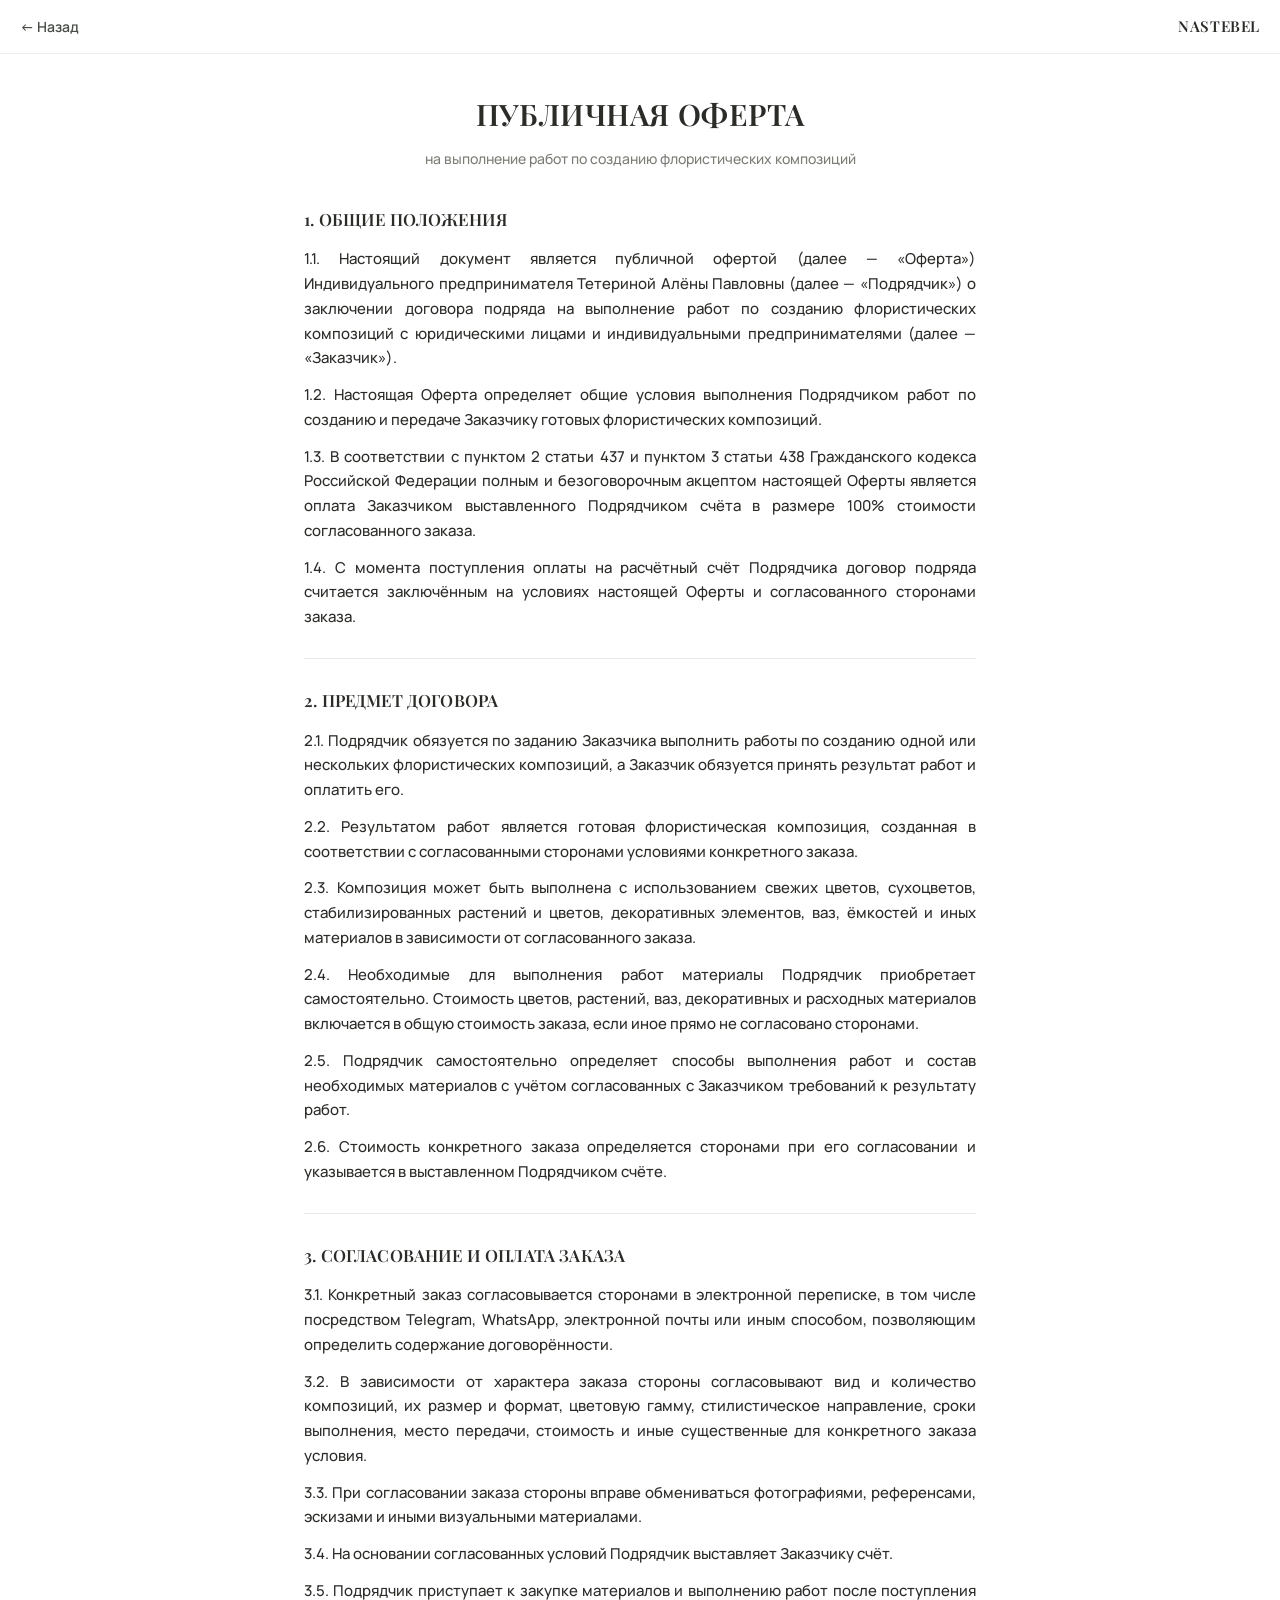
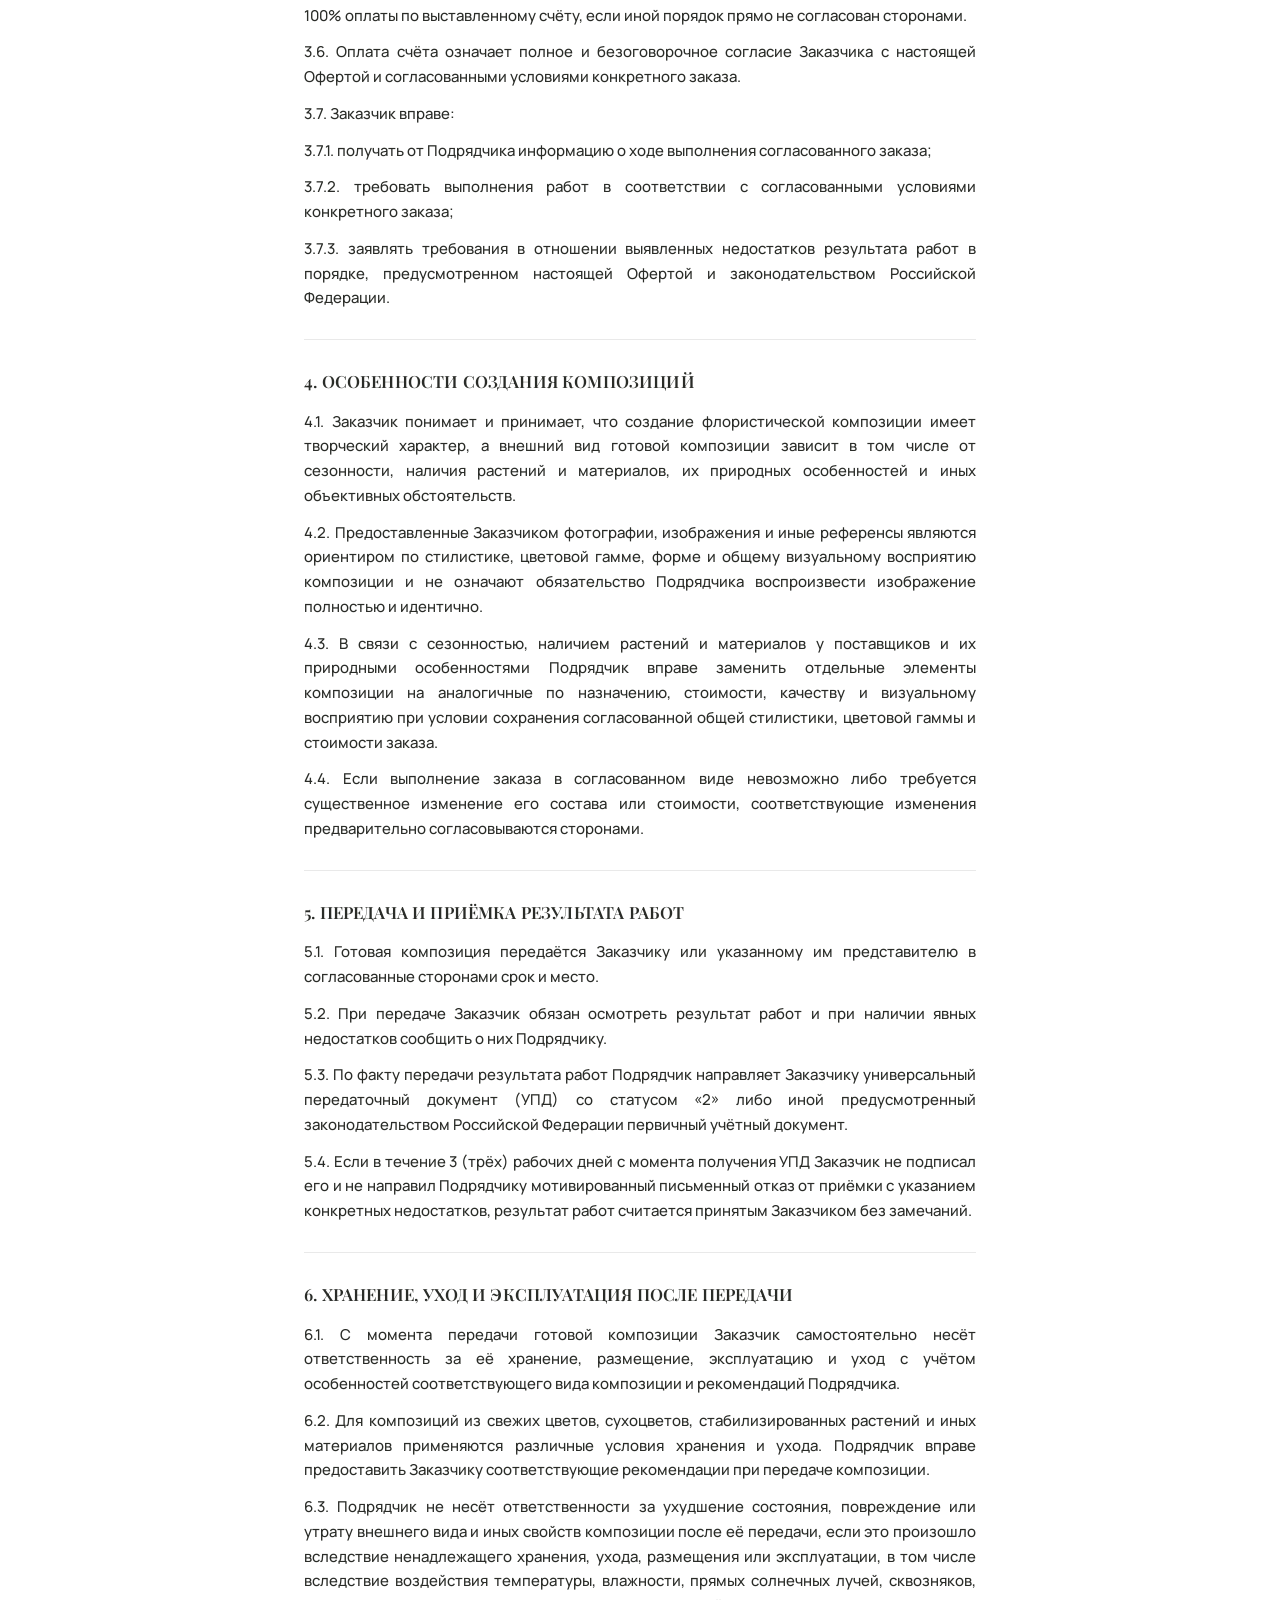
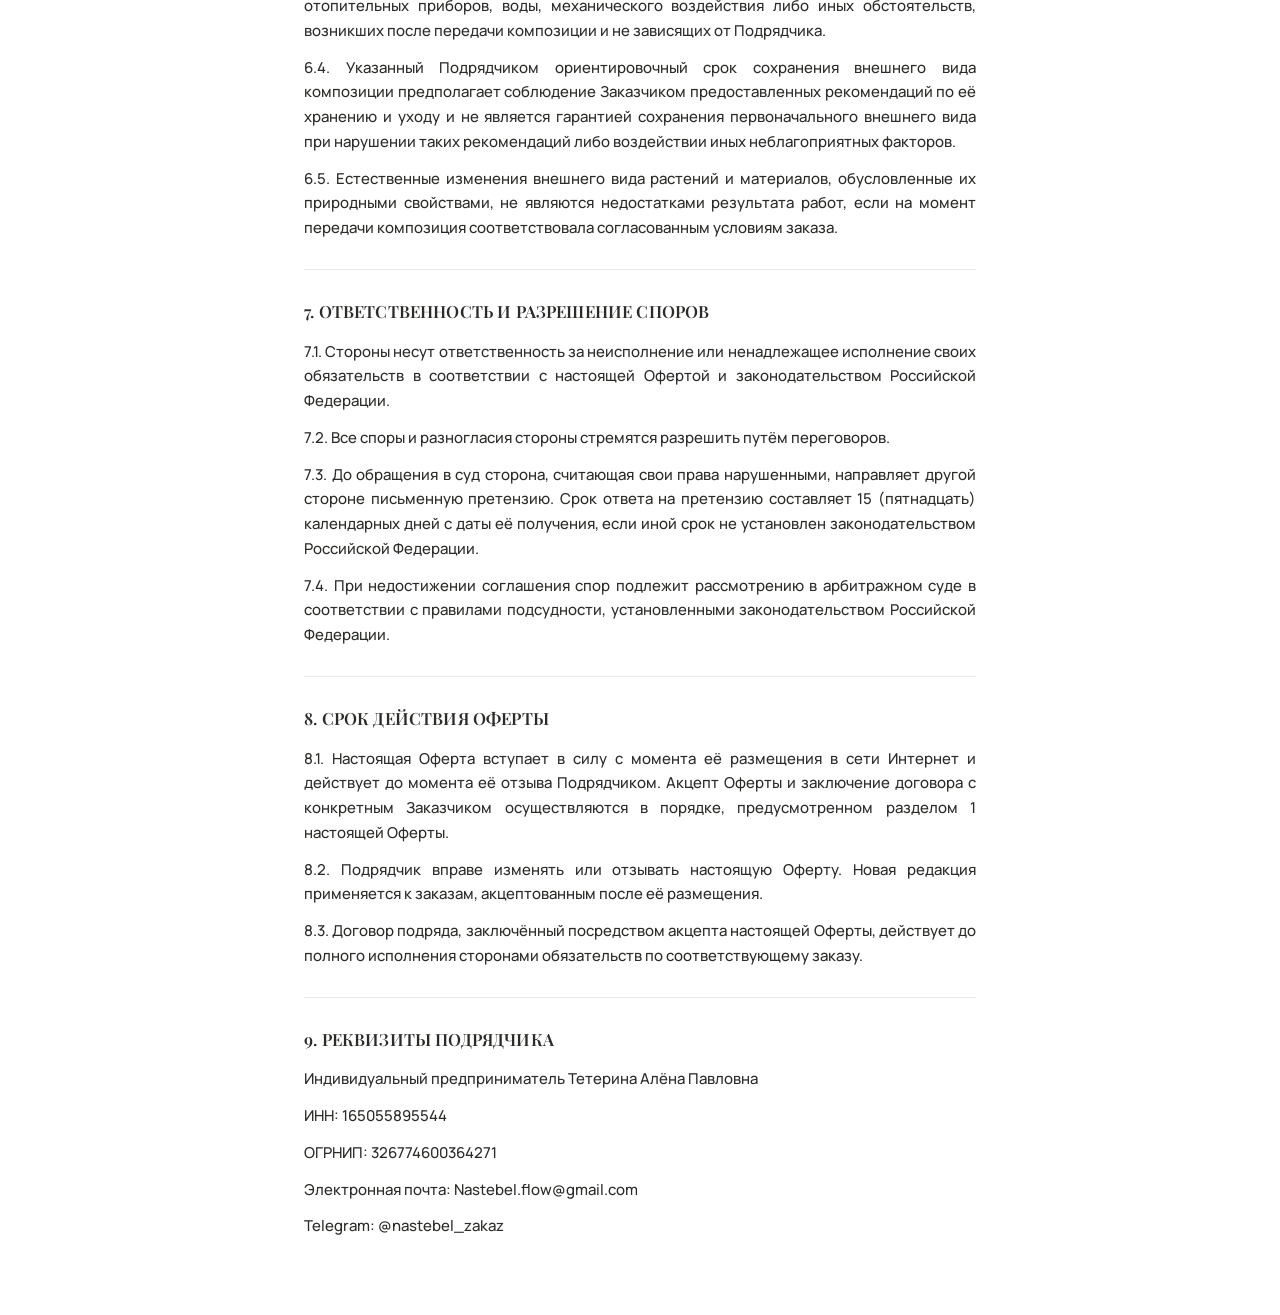
==== oferta/index.html @ 9be27269 "Add clean URL /oferta with updated offer text (3.7, 8.1)" ====
<!DOCTYPE html>
<html lang="ru">
<head>
  <meta charset="UTF-8" />
  <meta name="viewport" content="width=device-width, initial-scale=1" />
  <meta name="robots" content="noindex" />
  <title>Публичная оферта — NASTEBEL</title>
  <link rel="preconnect" href="https://fonts.googleapis.com" />
  <link href="https://fonts.googleapis.com/css2?family=Manrope:wght@400;500;600;700&family=Playfair+Display:wght@600&display=swap" rel="stylesheet" />
  <style>
    * { box-sizing: border-box; margin: 0; padding: 0; }
    html { -webkit-text-size-adjust: 100%; }
    body {
      font-family: "Manrope", system-ui, sans-serif;
      font-size: 15px;
      font-weight: 500;
      line-height: 1.65;
      color: #2a2c28;
      background: #ffffff;
      min-height: 100dvh;
    }
    .topbar {
      position: sticky;
      top: 0;
      z-index: 10;
      background: #fff;
      border-bottom: 1px solid rgba(42,44,40,0.08);
      padding: 14px 20px;
      display: flex;
      align-items: center;
      justify-content: space-between;
      gap: 12px;
    }
    .topbar a {
      font-size: 14px;
      font-weight: 600;
      color: #4a4e48;
      text-decoration: none;
    }
    .topbar a:hover { color: #2a2c28; }
    .brand {
      font-family: "Playfair Display", Georgia, serif;
      font-weight: 600;
      letter-spacing: 0.04em;
      font-size: 15px;
      color: #2a2c28;
    }
    .wrap {
      max-width: 720px;
      margin: 0 auto;
      padding: 36px 24px 64px;
    }
    h1 {
      font-family: "Playfair Display", Georgia, serif;
      font-size: clamp(1.5rem, 4vw, 1.85rem);
      font-weight: 600;
      text-align: center;
      letter-spacing: 0.02em;
      margin-bottom: 8px;
      color: #2a2c28;
    }
    .subtitle {
      text-align: center;
      font-size: 14px;
      color: #7a7e76;
      margin-bottom: 36px;
      font-weight: 500;
    }
    h2.sec {
      font-family: "Playfair Display", Georgia, serif;
      font-size: 1.05rem;
      font-weight: 600;
      margin: 28px 0 14px;
      color: #2a2c28;
      letter-spacing: 0.01em;
    }
    p.clause, p.para {
      margin-bottom: 12px;
      color: #2a2c28;
      text-align: justify;
      hyphens: auto;
    }
    hr.sec-div {
      border: none;
      border-top: 1px solid rgba(42,44,40,0.1);
      margin: 28px 0;
    }
    @media (max-width: 600px) {
      .wrap { padding: 24px 16px 48px; }
      body { font-size: 14px; }
      p.clause, p.para { text-align: left; }
    }
  </style>
</head>
<body>
  <div class="topbar">
    <a href="/">← Назад</a>
    <span class="brand">NASTEBEL</span>
  </div>
  <main class="wrap">
    <h1>ПУБЛИЧНАЯ ОФЕРТА</h1>
    <p class="subtitle">на выполнение работ по созданию флористических композиций</p>

    <h2 class="sec">1. ОБЩИЕ ПОЛОЖЕНИЯ</h2>
    <p class="clause">1.1. Настоящий документ является публичной офертой (далее — «Оферта») Индивидуального предпринимателя Тетериной Алёны Павловны (далее — «Подрядчик») о заключении договора подряда на выполнение работ по созданию флористических композиций с юридическими лицами и индивидуальными предпринимателями (далее — «Заказчик»).</p>
    <p class="clause">1.2. Настоящая Оферта определяет общие условия выполнения Подрядчиком работ по созданию и передаче Заказчику готовых флористических композиций.</p>
    <p class="clause">1.3. В соответствии с пунктом 2 статьи 437 и пунктом 3 статьи 438 Гражданского кодекса Российской Федерации полным и безоговорочным акцептом настоящей Оферты является оплата Заказчиком выставленного Подрядчиком счёта в размере 100% стоимости согласованного заказа.</p>
    <p class="clause">1.4. С момента поступления оплаты на расчётный счёт Подрядчика договор подряда считается заключённым на условиях настоящей Оферты и согласованного сторонами заказа.</p>

    <hr class="sec-div" />

    <h2 class="sec">2. ПРЕДМЕТ ДОГОВОРА</h2>
    <p class="clause">2.1. Подрядчик обязуется по заданию Заказчика выполнить работы по созданию одной или нескольких флористических композиций, а Заказчик обязуется принять результат работ и оплатить его.</p>
    <p class="clause">2.2. Результатом работ является готовая флористическая композиция, созданная в соответствии с согласованными сторонами условиями конкретного заказа.</p>
    <p class="clause">2.3. Композиция может быть выполнена с использованием свежих цветов, сухоцветов, стабилизированных растений и цветов, декоративных элементов, ваз, ёмкостей и иных материалов в зависимости от согласованного заказа.</p>
    <p class="clause">2.4. Необходимые для выполнения работ материалы Подрядчик приобретает самостоятельно. Стоимость цветов, растений, ваз, декоративных и расходных материалов включается в общую стоимость заказа, если иное прямо не согласовано сторонами.</p>
    <p class="clause">2.5. Подрядчик самостоятельно определяет способы выполнения работ и состав необходимых материалов с учётом согласованных с Заказчиком требований к результату работ.</p>
    <p class="clause">2.6. Стоимость конкретного заказа определяется сторонами при его согласовании и указывается в выставленном Подрядчиком счёте.</p>

    <hr class="sec-div" />

    <h2 class="sec">3. СОГЛАСОВАНИЕ И ОПЛАТА ЗАКАЗА</h2>
    <p class="clause">3.1. Конкретный заказ согласовывается сторонами в электронной переписке, в том числе посредством Telegram, WhatsApp, электронной почты или иным способом, позволяющим определить содержание договорённости.</p>
    <p class="clause">3.2. В зависимости от характера заказа стороны согласовывают вид и количество композиций, их размер и формат, цветовую гамму, стилистическое направление, сроки выполнения, место передачи, стоимость и иные существенные для конкретного заказа условия.</p>
    <p class="clause">3.3. При согласовании заказа стороны вправе обмениваться фотографиями, референсами, эскизами и иными визуальными материалами.</p>
    <p class="clause">3.4. На основании согласованных условий Подрядчик выставляет Заказчику счёт.</p>
    <p class="clause">3.5. Подрядчик приступает к закупке материалов и выполнению работ после поступления 100% оплаты по выставленному счёту, если иной порядок прямо не согласован сторонами.</p>
    <p class="clause">3.6. Оплата счёта означает полное и безоговорочное согласие Заказчика с настоящей Офертой и согласованными условиями конкретного заказа.</p>
    <p class="clause">3.7. Заказчик вправе:</p>
    <p class="clause">3.7.1. получать от Подрядчика информацию о ходе выполнения согласованного заказа;</p>
    <p class="clause">3.7.2. требовать выполнения работ в соответствии с согласованными условиями конкретного заказа;</p>
    <p class="clause">3.7.3. заявлять требования в отношении выявленных недостатков результата работ в порядке, предусмотренном настоящей Офертой и законодательством Российской Федерации.</p>

    <hr class="sec-div" />

    <h2 class="sec">4. ОСОБЕННОСТИ СОЗДАНИЯ КОМПОЗИЦИЙ</h2>
    <p class="clause">4.1. Заказчик понимает и принимает, что создание флористической композиции имеет творческий характер, а внешний вид готовой композиции зависит в том числе от сезонности, наличия растений и материалов, их природных особенностей и иных объективных обстоятельств.</p>
    <p class="clause">4.2. Предоставленные Заказчиком фотографии, изображения и иные референсы являются ориентиром по стилистике, цветовой гамме, форме и общему визуальному восприятию композиции и не означают обязательство Подрядчика воспроизвести изображение полностью и идентично.</p>
    <p class="clause">4.3. В связи с сезонностью, наличием растений и материалов у поставщиков и их природными особенностями Подрядчик вправе заменить отдельные элементы композиции на аналогичные по назначению, стоимости, качеству и визуальному восприятию при условии сохранения согласованной общей стилистики, цветовой гаммы и стоимости заказа.</p>
    <p class="clause">4.4. Если выполнение заказа в согласованном виде невозможно либо требуется существенное изменение его состава или стоимости, соответствующие изменения предварительно согласовываются сторонами.</p>

    <hr class="sec-div" />

    <h2 class="sec">5. ПЕРЕДАЧА И ПРИЁМКА РЕЗУЛЬТАТА РАБОТ</h2>
    <p class="clause">5.1. Готовая композиция передаётся Заказчику или указанному им представителю в согласованные сторонами срок и место.</p>
    <p class="clause">5.2. При передаче Заказчик обязан осмотреть результат работ и при наличии явных недостатков сообщить о них Подрядчику.</p>
    <p class="clause">5.3. По факту передачи результата работ Подрядчик направляет Заказчику универсальный передаточный документ (УПД) со статусом «2» либо иной предусмотренный законодательством Российской Федерации первичный учётный документ.</p>
    <p class="clause">5.4. Если в течение 3 (трёх) рабочих дней с момента получения УПД Заказчик не подписал его и не направил Подрядчику мотивированный письменный отказ от приёмки с указанием конкретных недостатков, результат работ считается принятым Заказчиком без замечаний.</p>

    <hr class="sec-div" />

    <h2 class="sec">6. ХРАНЕНИЕ, УХОД И ЭКСПЛУАТАЦИЯ ПОСЛЕ ПЕРЕДАЧИ</h2>
    <p class="clause">6.1. С момента передачи готовой композиции Заказчик самостоятельно несёт ответственность за её хранение, размещение, эксплуатацию и уход с учётом особенностей соответствующего вида композиции и рекомендаций Подрядчика.</p>
    <p class="clause">6.2. Для композиций из свежих цветов, сухоцветов, стабилизированных растений и иных материалов применяются различные условия хранения и ухода. Подрядчик вправе предоставить Заказчику соответствующие рекомендации при передаче композиции.</p>
    <p class="clause">6.3. Подрядчик не несёт ответственности за ухудшение состояния, повреждение или утрату внешнего вида и иных свойств композиции после её передачи, если это произошло вследствие ненадлежащего хранения, ухода, размещения или эксплуатации, в том числе вследствие воздействия температуры, влажности, прямых солнечных лучей, сквозняков, отопительных приборов, воды, механического воздействия либо иных обстоятельств, возникших после передачи композиции и не зависящих от Подрядчика.</p>
    <p class="clause">6.4. Указанный Подрядчиком ориентировочный срок сохранения внешнего вида композиции предполагает соблюдение Заказчиком предоставленных рекомендаций по её хранению и уходу и не является гарантией сохранения первоначального внешнего вида при нарушении таких рекомендаций либо воздействии иных неблагоприятных факторов.</p>
    <p class="clause">6.5. Естественные изменения внешнего вида растений и материалов, обусловленные их природными свойствами, не являются недостатками результата работ, если на момент передачи композиция соответствовала согласованным условиям заказа.</p>

    <hr class="sec-div" />

    <h2 class="sec">7. ОТВЕТСТВЕННОСТЬ И РАЗРЕШЕНИЕ СПОРОВ</h2>
    <p class="clause">7.1. Стороны несут ответственность за неисполнение или ненадлежащее исполнение своих обязательств в соответствии с настоящей Офертой и законодательством Российской Федерации.</p>
    <p class="clause">7.2. Все споры и разногласия стороны стремятся разрешить путём переговоров.</p>
    <p class="clause">7.3. До обращения в суд сторона, считающая свои права нарушенными, направляет другой стороне письменную претензию. Срок ответа на претензию составляет 15 (пятнадцать) календарных дней с даты её получения, если иной срок не установлен законодательством Российской Федерации.</p>
    <p class="clause">7.4. При недостижении соглашения спор подлежит рассмотрению в арбитражном суде в соответствии с правилами подсудности, установленными законодательством Российской Федерации.</p>

    <hr class="sec-div" />

    <h2 class="sec">8. СРОК ДЕЙСТВИЯ ОФЕРТЫ</h2>
    <p class="clause">8.1. Настоящая Оферта вступает в силу с момента её размещения в сети Интернет и действует до момента её отзыва Подрядчиком. Акцепт Оферты и заключение договора с конкретным Заказчиком осуществляются в порядке, предусмотренном разделом 1 настоящей Оферты.</p>
    <p class="clause">8.2. Подрядчик вправе изменять или отзывать настоящую Оферту. Новая редакция применяется к заказам, акцептованным после её размещения.</p>
    <p class="clause">8.3. Договор подряда, заключённый посредством акцепта настоящей Оферты, действует до полного исполнения сторонами обязательств по соответствующему заказу.</p>

    <hr class="sec-div" />

    <h2 class="sec">9. РЕКВИЗИТЫ ПОДРЯДЧИКА</h2>
    <p class="para">Индивидуальный предприниматель Тетерина Алёна Павловна</p>
    <p class="para">ИНН: 165055895544</p>
    <p class="para">ОГРНИП: 326774600364271</p>
    <p class="para">Электронная почта: Nastebel.flow@gmail.com</p>
    <p class="para">Telegram: @nastebel_zakaz</p>
  </main>
</body>
</html>
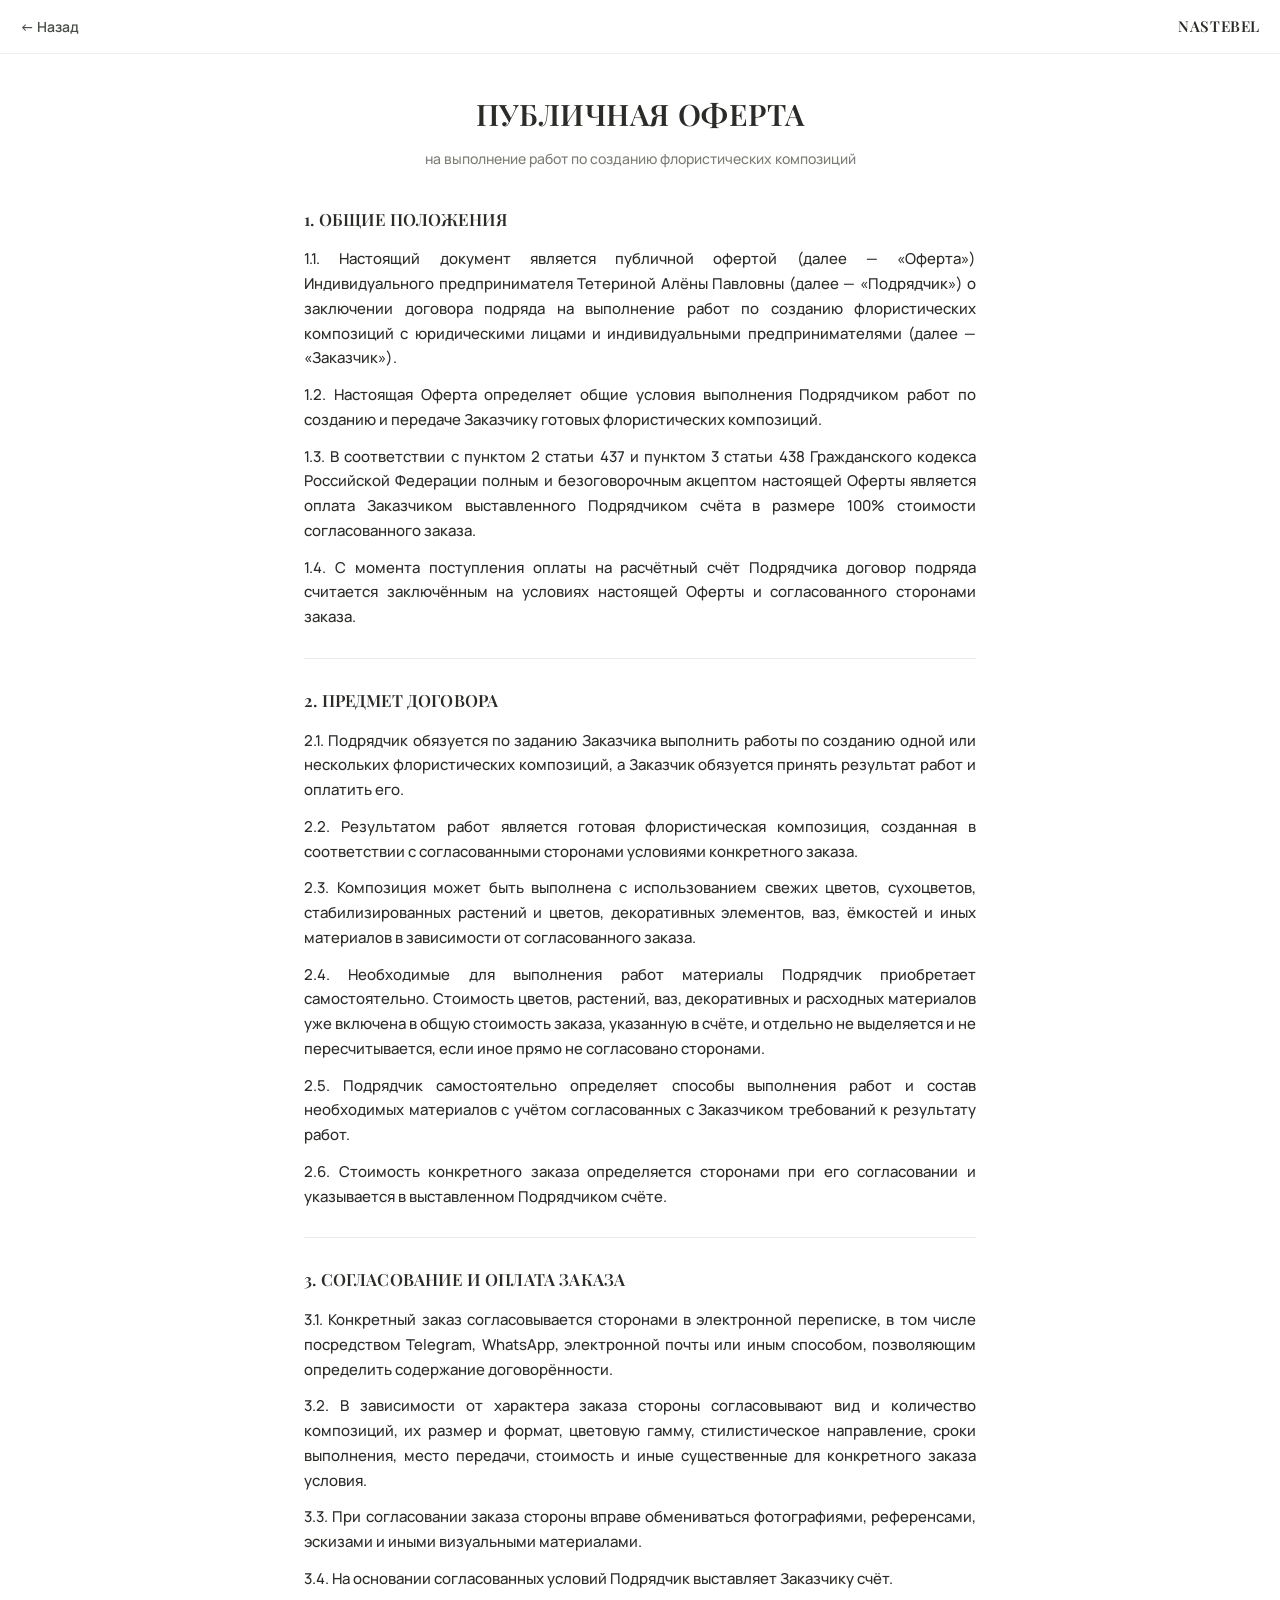
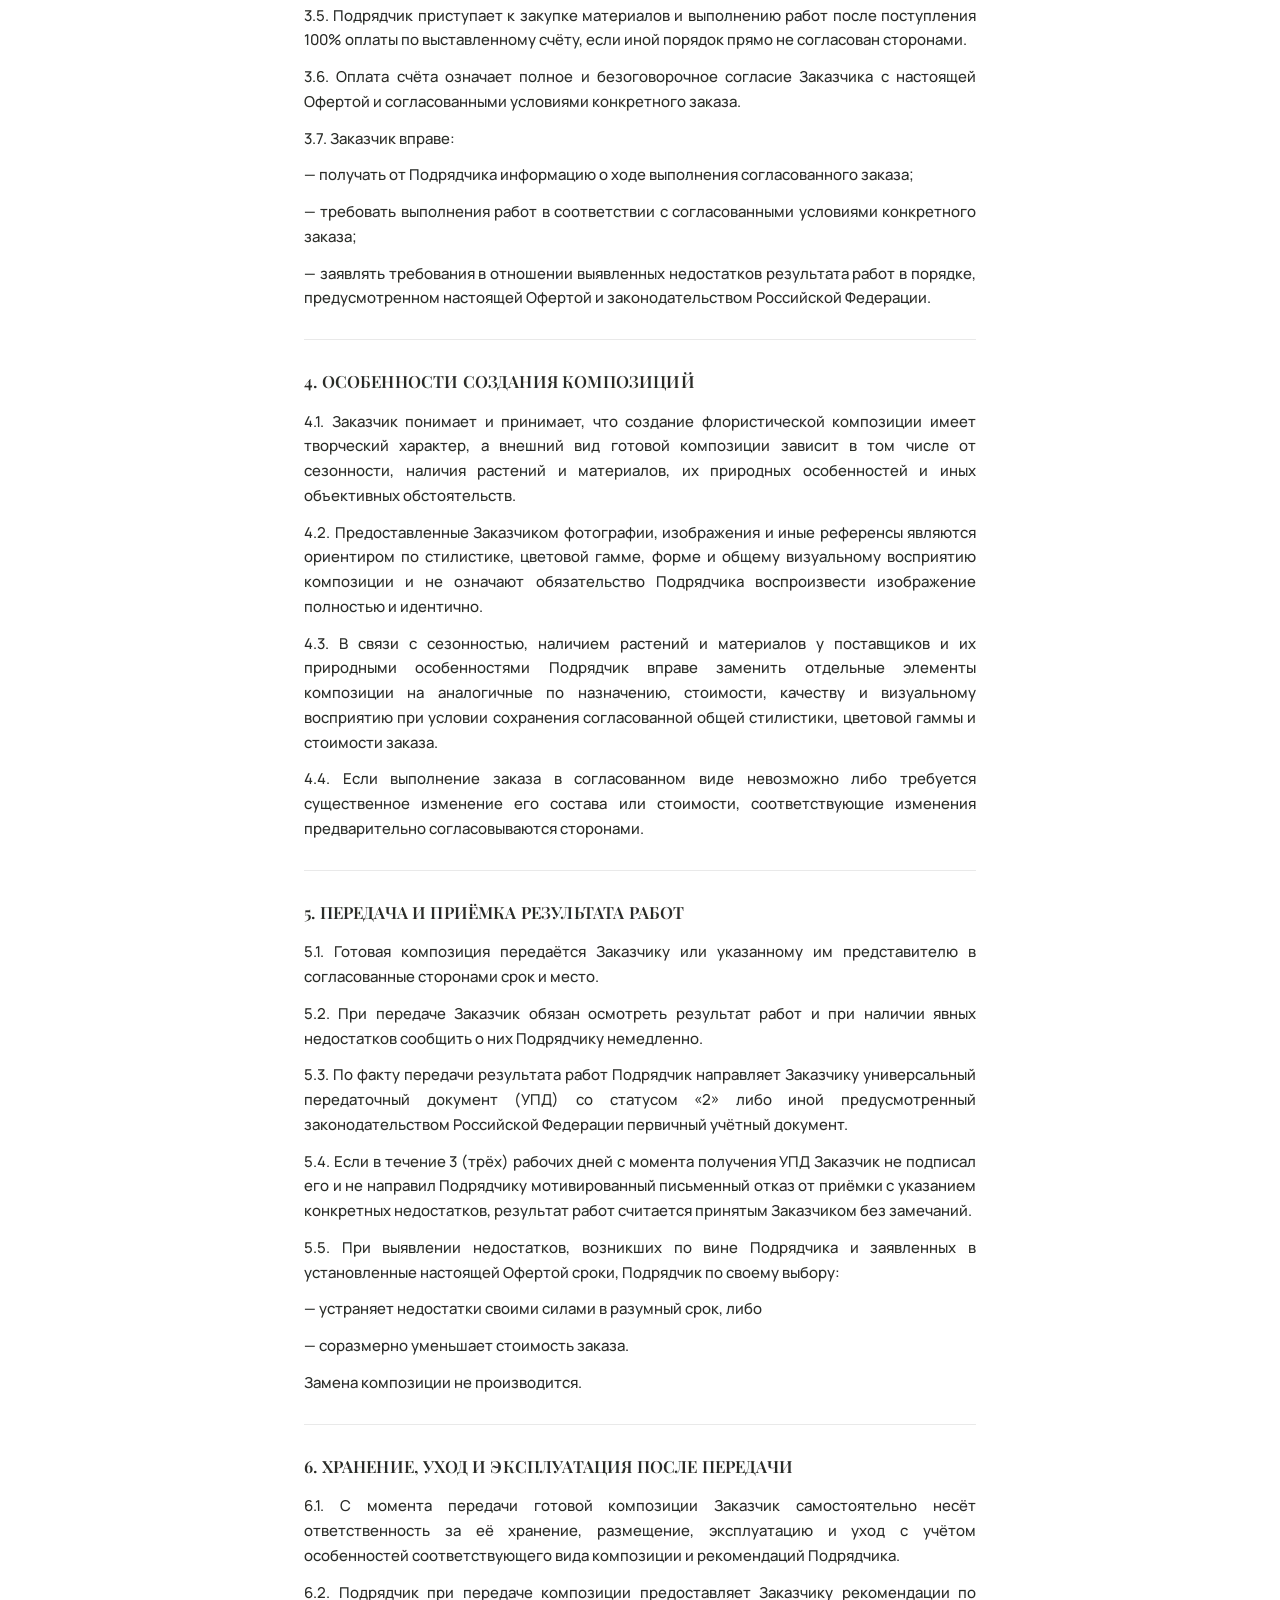
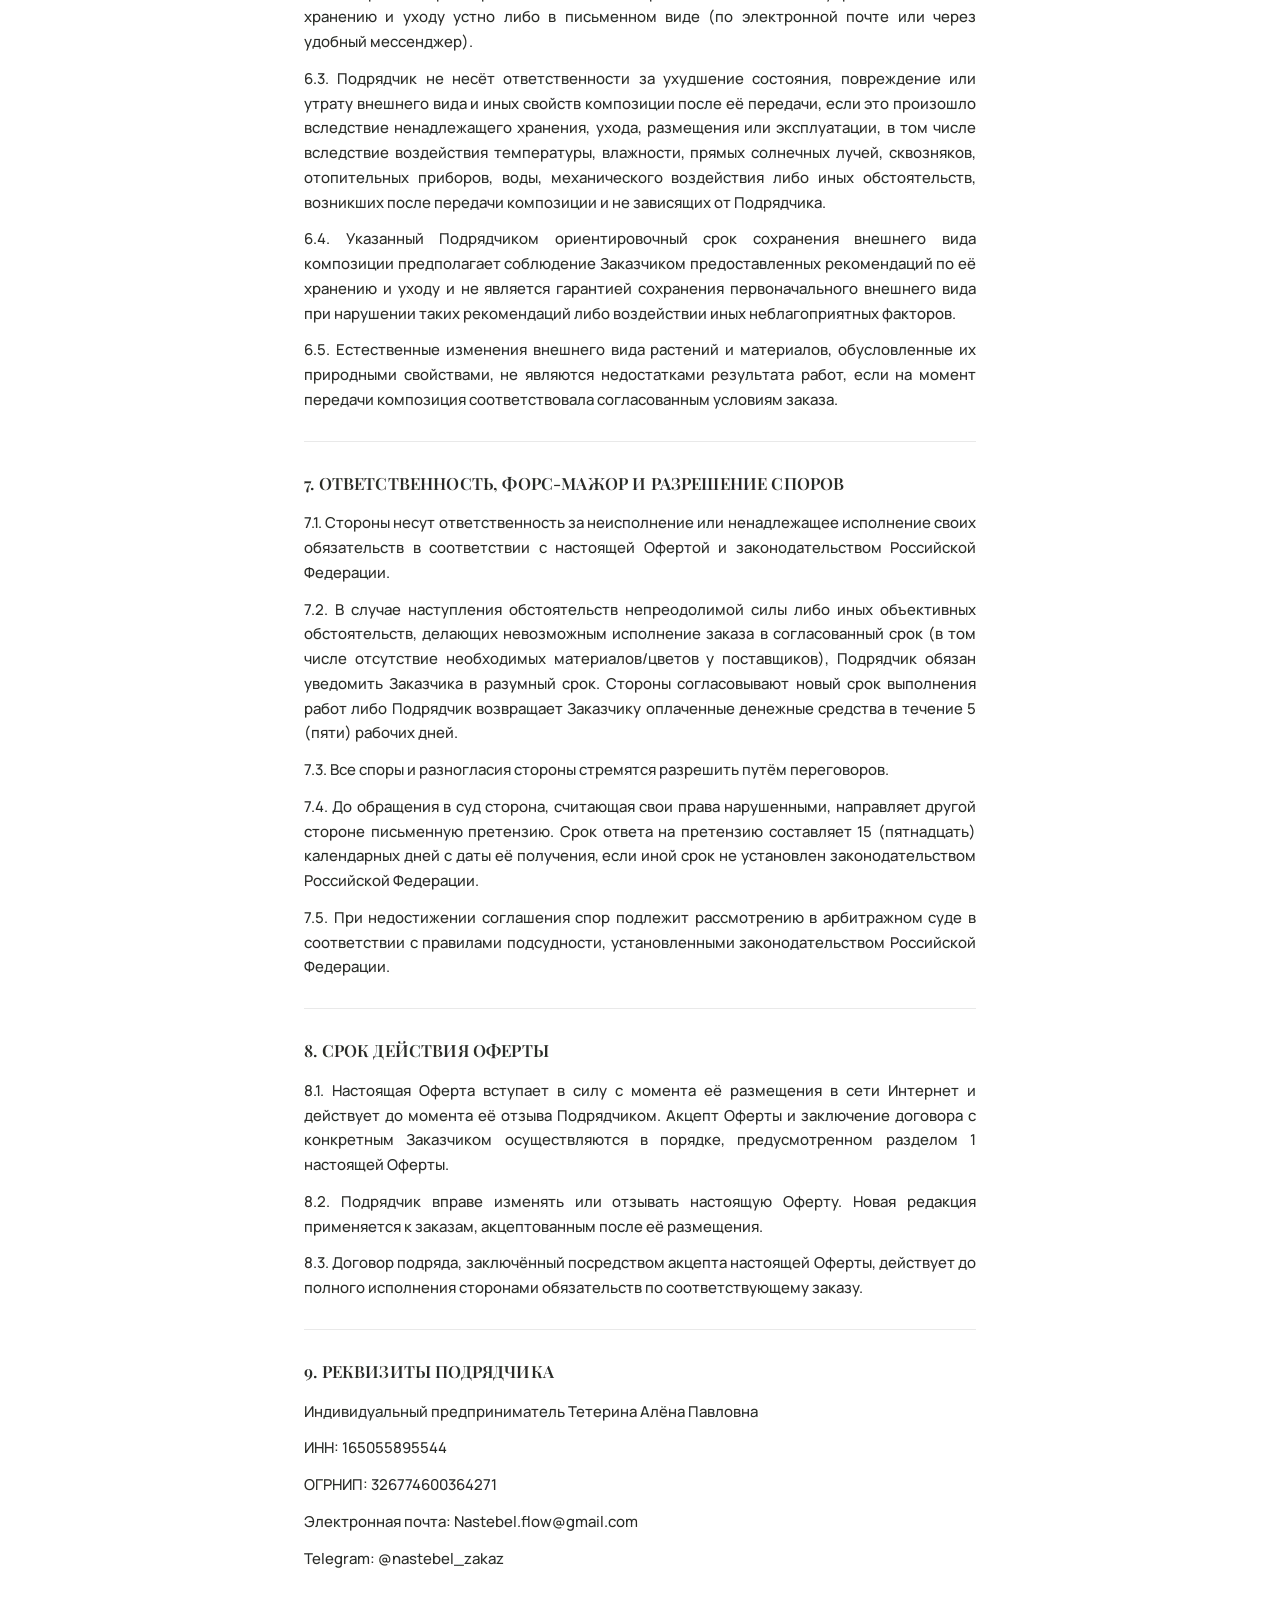
==== commit 5ed249d4: "Replace offer text with ПУБЛИЧНАЯ ОФЕРТА NASTEBEL v2 from Google Drive" ====
--- a/oferta/index.html
+++ b/oferta/index.html
@@ -113,7 +113,7 @@
     <p class="clause">2.1. Подрядчик обязуется по заданию Заказчика выполнить работы по созданию одной или нескольких флористических композиций, а Заказчик обязуется принять результат работ и оплатить его.</p>
     <p class="clause">2.2. Результатом работ является готовая флористическая композиция, созданная в соответствии с согласованными сторонами условиями конкретного заказа.</p>
     <p class="clause">2.3. Композиция может быть выполнена с использованием свежих цветов, сухоцветов, стабилизированных растений и цветов, декоративных элементов, ваз, ёмкостей и иных материалов в зависимости от согласованного заказа.</p>
-    <p class="clause">2.4. Необходимые для выполнения работ материалы Подрядчик приобретает самостоятельно. Стоимость цветов, растений, ваз, декоративных и расходных материалов включается в общую стоимость заказа, если иное прямо не согласовано сторонами.</p>
+    <p class="clause">2.4. Необходимые для выполнения работ материалы Подрядчик приобретает самостоятельно. Стоимость цветов, растений, ваз, декоративных и расходных материалов уже включена в общую стоимость заказа, указанную в счёте, и отдельно не выделяется и не пересчитывается, если иное прямо не согласовано сторонами.</p>
     <p class="clause">2.5. Подрядчик самостоятельно определяет способы выполнения работ и состав необходимых материалов с учётом согласованных с Заказчиком требований к результату работ.</p>
     <p class="clause">2.6. Стоимость конкретного заказа определяется сторонами при его согласовании и указывается в выставленном Подрядчиком счёте.</p>
 
@@ -127,9 +127,9 @@
     <p class="clause">3.5. Подрядчик приступает к закупке материалов и выполнению работ после поступления 100% оплаты по выставленному счёту, если иной порядок прямо не согласован сторонами.</p>
     <p class="clause">3.6. Оплата счёта означает полное и безоговорочное согласие Заказчика с настоящей Офертой и согласованными условиями конкретного заказа.</p>
     <p class="clause">3.7. Заказчик вправе:</p>
-    <p class="clause">3.7.1. получать от Подрядчика информацию о ходе выполнения согласованного заказа;</p>
-    <p class="clause">3.7.2. требовать выполнения работ в соответствии с согласованными условиями конкретного заказа;</p>
-    <p class="clause">3.7.3. заявлять требования в отношении выявленных недостатков результата работ в порядке, предусмотренном настоящей Офертой и законодательством Российской Федерации.</p>
+    <p class="clause">— получать от Подрядчика информацию о ходе выполнения согласованного заказа;</p>
+    <p class="clause">— требовать выполнения работ в соответствии с согласованными условиями конкретного заказа;</p>
+    <p class="clause">— заявлять требования в отношении выявленных недостатков результата работ в порядке, предусмотренном настоящей Офертой и законодательством Российской Федерации.</p>
 
     <hr class="sec-div" />
 
@@ -143,26 +143,31 @@
 
     <h2 class="sec">5. ПЕРЕДАЧА И ПРИЁМКА РЕЗУЛЬТАТА РАБОТ</h2>
     <p class="clause">5.1. Готовая композиция передаётся Заказчику или указанному им представителю в согласованные сторонами срок и место.</p>
-    <p class="clause">5.2. При передаче Заказчик обязан осмотреть результат работ и при наличии явных недостатков сообщить о них Подрядчику.</p>
+    <p class="clause">5.2. При передаче Заказчик обязан осмотреть результат работ и при наличии явных недостатков сообщить о них Подрядчику немедленно.</p>
     <p class="clause">5.3. По факту передачи результата работ Подрядчик направляет Заказчику универсальный передаточный документ (УПД) со статусом «2» либо иной предусмотренный законодательством Российской Федерации первичный учётный документ.</p>
     <p class="clause">5.4. Если в течение 3 (трёх) рабочих дней с момента получения УПД Заказчик не подписал его и не направил Подрядчику мотивированный письменный отказ от приёмки с указанием конкретных недостатков, результат работ считается принятым Заказчиком без замечаний.</p>
+    <p class="clause">5.5. При выявлении недостатков, возникших по вине Подрядчика и заявленных в установленные настоящей Офертой сроки, Подрядчик по своему выбору:</p>
+    <p class="clause">— устраняет недостатки своими силами в разумный срок, либо</p>
+    <p class="clause">— соразмерно уменьшает стоимость заказа.</p>
+    <p class="clause">Замена композиции не производится.</p>
 
     <hr class="sec-div" />
 
     <h2 class="sec">6. ХРАНЕНИЕ, УХОД И ЭКСПЛУАТАЦИЯ ПОСЛЕ ПЕРЕДАЧИ</h2>
     <p class="clause">6.1. С момента передачи готовой композиции Заказчик самостоятельно несёт ответственность за её хранение, размещение, эксплуатацию и уход с учётом особенностей соответствующего вида композиции и рекомендаций Подрядчика.</p>
-    <p class="clause">6.2. Для композиций из свежих цветов, сухоцветов, стабилизированных растений и иных материалов применяются различные условия хранения и ухода. Подрядчик вправе предоставить Заказчику соответствующие рекомендации при передаче композиции.</p>
+    <p class="clause">6.2. Подрядчик при передаче композиции предоставляет Заказчику рекомендации по хранению и уходу устно либо в письменном виде (по электронной почте или через удобный мессенджер).</p>
     <p class="clause">6.3. Подрядчик не несёт ответственности за ухудшение состояния, повреждение или утрату внешнего вида и иных свойств композиции после её передачи, если это произошло вследствие ненадлежащего хранения, ухода, размещения или эксплуатации, в том числе вследствие воздействия температуры, влажности, прямых солнечных лучей, сквозняков, отопительных приборов, воды, механического воздействия либо иных обстоятельств, возникших после передачи композиции и не зависящих от Подрядчика.</p>
     <p class="clause">6.4. Указанный Подрядчиком ориентировочный срок сохранения внешнего вида композиции предполагает соблюдение Заказчиком предоставленных рекомендаций по её хранению и уходу и не является гарантией сохранения первоначального внешнего вида при нарушении таких рекомендаций либо воздействии иных неблагоприятных факторов.</p>
     <p class="clause">6.5. Естественные изменения внешнего вида растений и материалов, обусловленные их природными свойствами, не являются недостатками результата работ, если на момент передачи композиция соответствовала согласованным условиям заказа.</p>
 
     <hr class="sec-div" />
 
-    <h2 class="sec">7. ОТВЕТСТВЕННОСТЬ И РАЗРЕШЕНИЕ СПОРОВ</h2>
+    <h2 class="sec">7. ОТВЕТСТВЕННОСТЬ, ФОРС-МАЖОР И РАЗРЕШЕНИЕ СПОРОВ</h2>
     <p class="clause">7.1. Стороны несут ответственность за неисполнение или ненадлежащее исполнение своих обязательств в соответствии с настоящей Офертой и законодательством Российской Федерации.</p>
-    <p class="clause">7.2. Все споры и разногласия стороны стремятся разрешить путём переговоров.</p>
-    <p class="clause">7.3. До обращения в суд сторона, считающая свои права нарушенными, направляет другой стороне письменную претензию. Срок ответа на претензию составляет 15 (пятнадцать) календарных дней с даты её получения, если иной срок не установлен законодательством Российской Федерации.</p>
-    <p class="clause">7.4. При недостижении соглашения спор подлежит рассмотрению в арбитражном суде в соответствии с правилами подсудности, установленными законодательством Российской Федерации.</p>
+    <p class="clause">7.2. В случае наступления обстоятельств непреодолимой силы либо иных объективных обстоятельств, делающих невозможным исполнение заказа в согласованный срок (в том числе отсутствие необходимых материалов/цветов у поставщиков), Подрядчик обязан уведомить Заказчика в разумный срок. Стороны согласовывают новый срок выполнения работ либо Подрядчик возвращает Заказчику оплаченные денежные средства в течение 5 (пяти) рабочих дней.</p>
+    <p class="clause">7.3. Все споры и разногласия стороны стремятся разрешить путём переговоров.</p>
+    <p class="clause">7.4. До обращения в суд сторона, считающая свои права нарушенными, направляет другой стороне письменную претензию. Срок ответа на претензию составляет 15 (пятнадцать) календарных дней с даты её получения, если иной срок не установлен законодательством Российской Федерации.</p>
+    <p class="clause">7.5. При недостижении соглашения спор подлежит рассмотрению в арбитражном суде в соответствии с правилами подсудности, установленными законодательством Российской Федерации.</p>
 
     <hr class="sec-div" />
 
